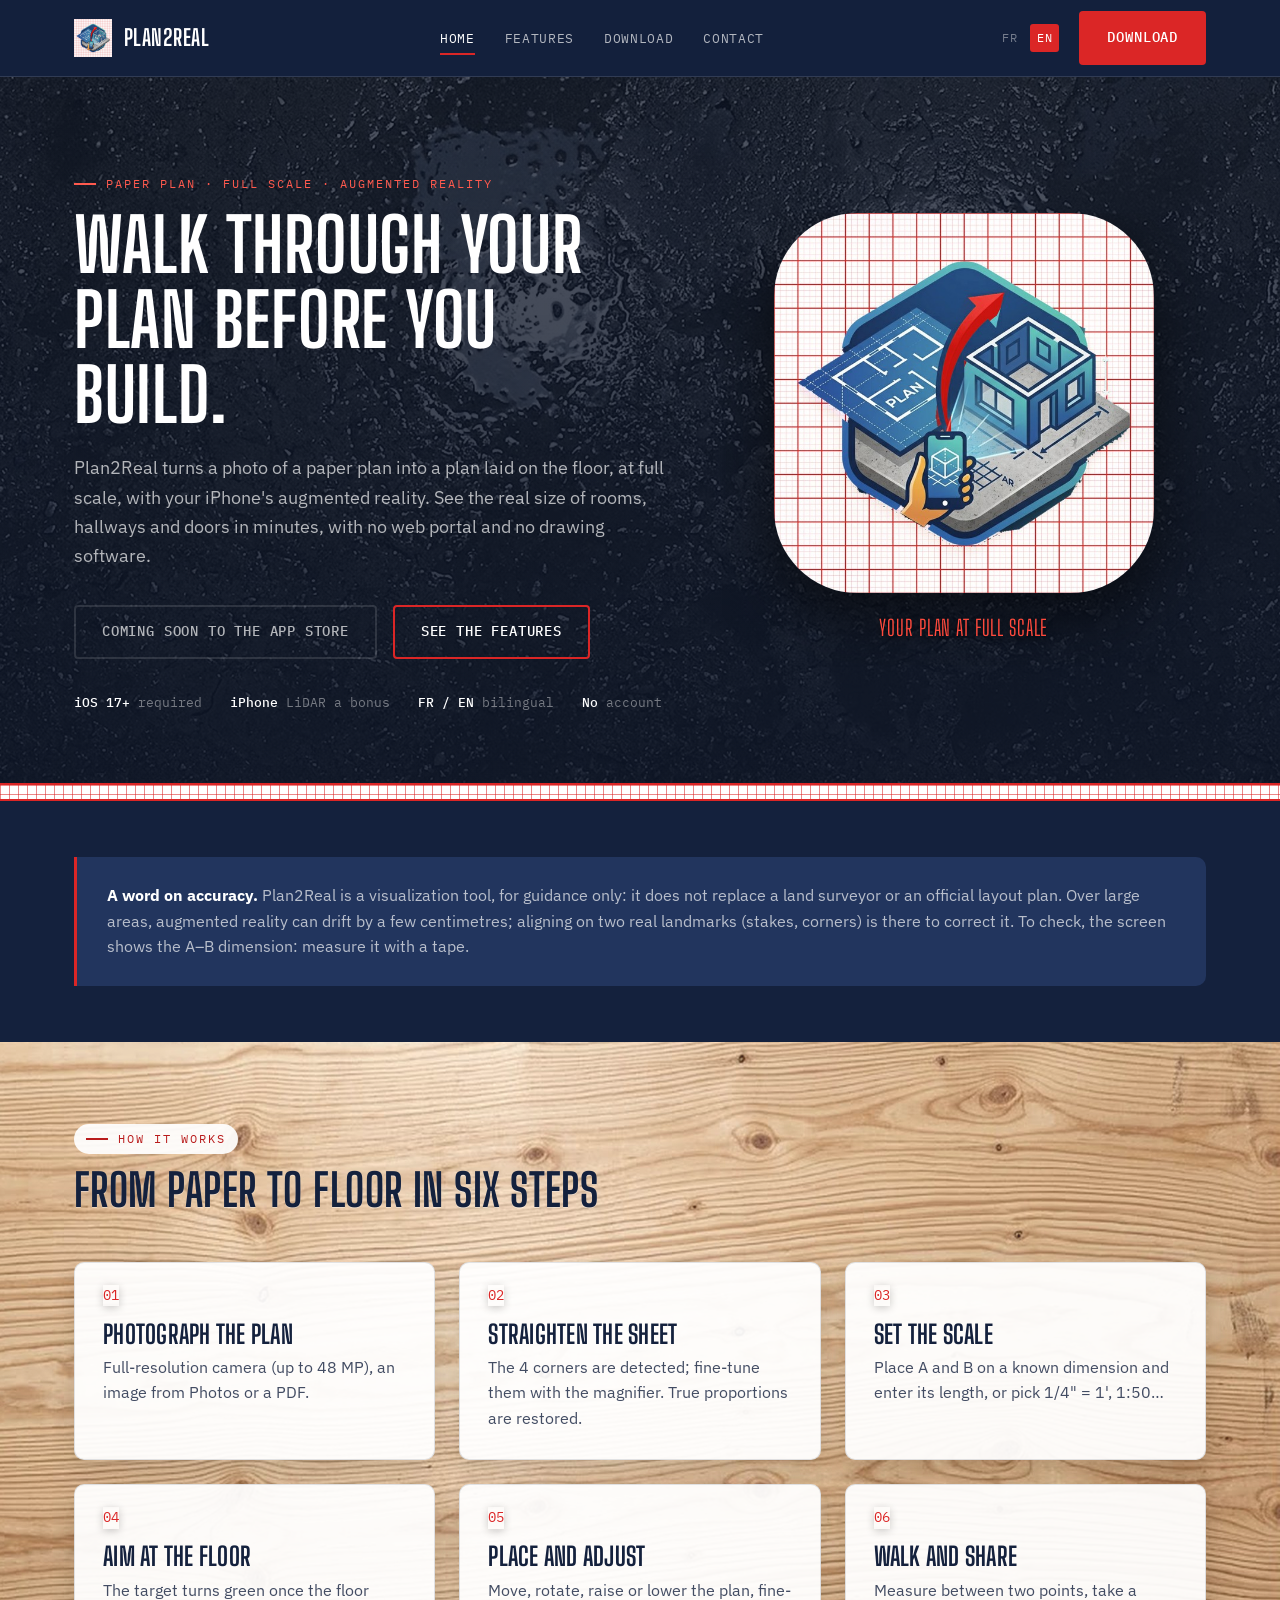
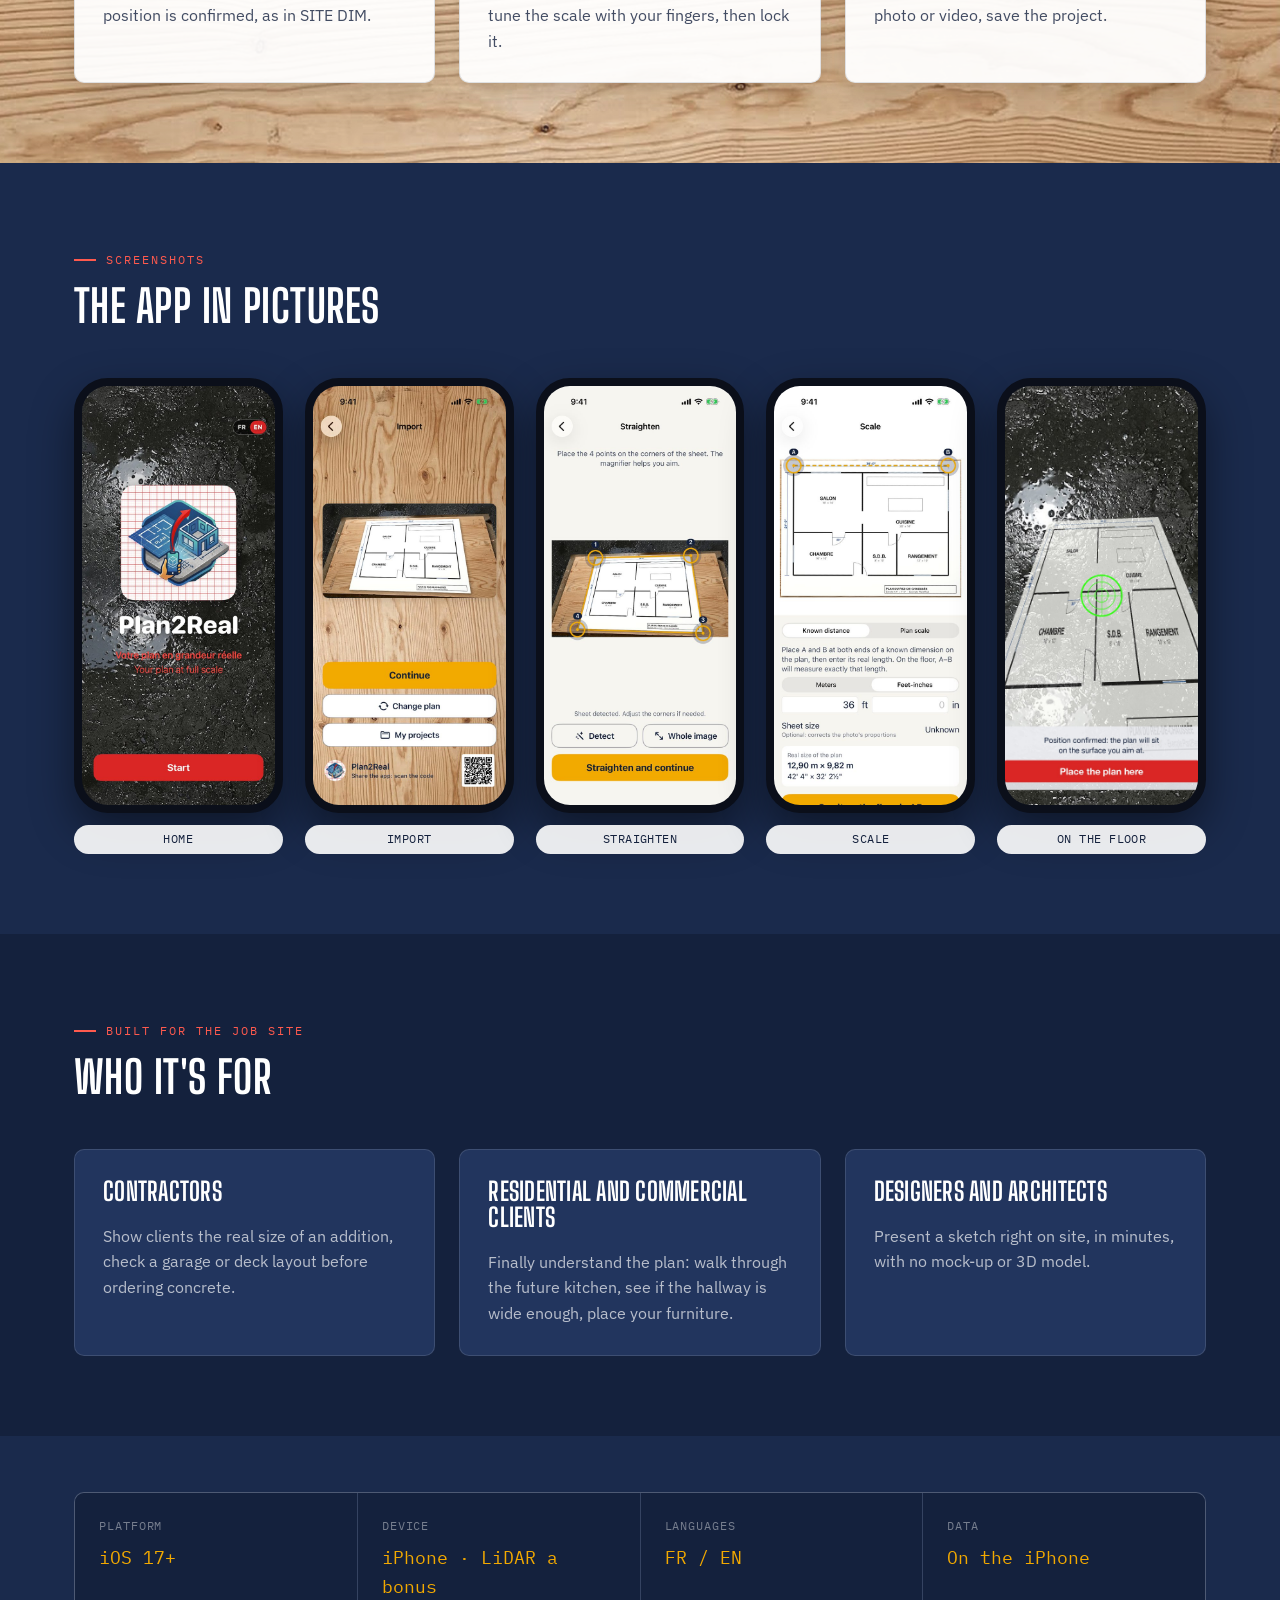
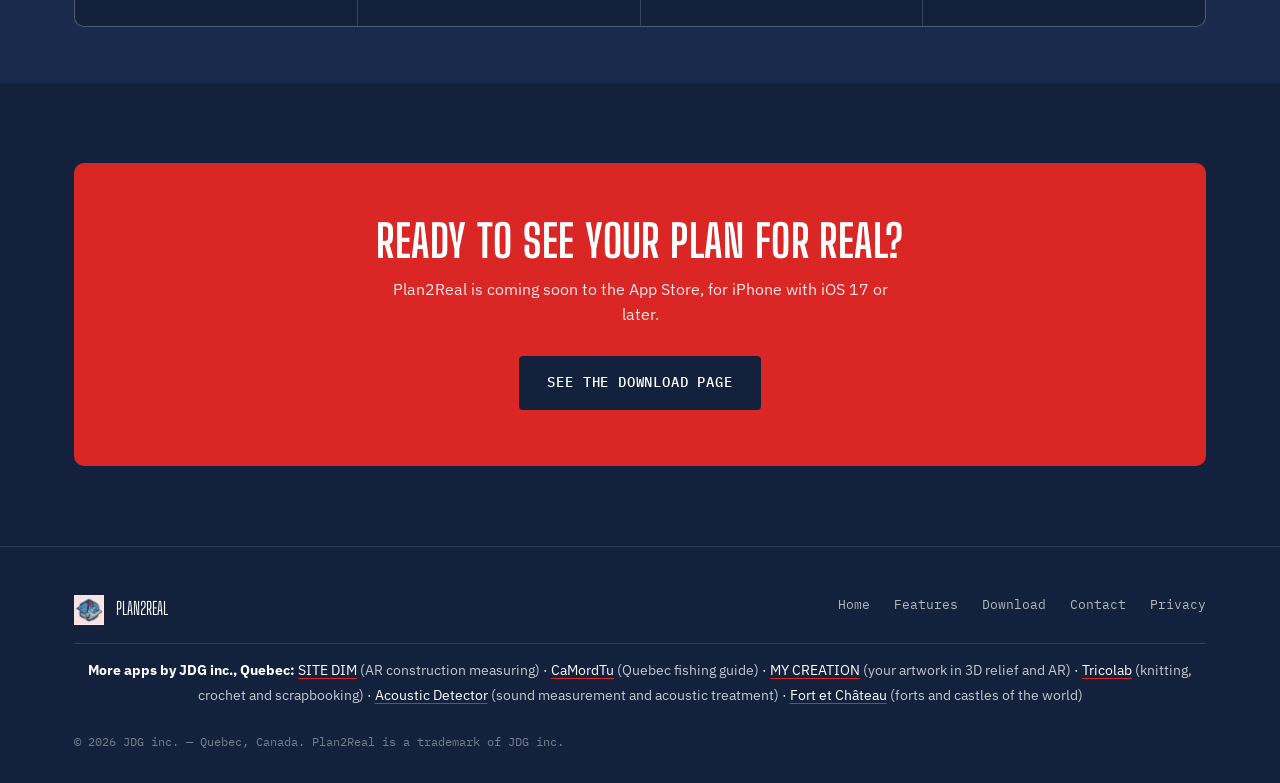
==== en/index.html @ 0b241814 "Site Plan2Real : FR/EN, modèle SITE DIM, béton et contreplaqué Accueil, fonctionnalités, téléchargem" ====
<!DOCTYPE html>
<html lang="en">
<head>
<meta charset="UTF-8">
<meta name="viewport" content="width=device-width, initial-scale=1">
<title>Plan2Real — your paper plan at full scale, on the floor, in augmented reality</title>
<meta name="description" content="Photograph a paper plan, set its scale and see it on the floor at full scale with your iPhone's augmented reality. For contractors, clients and designers.">
<link rel="canonical" href="https://plan2real.netlify.app/en/">
<link rel="alternate" hreflang="fr" href="https://plan2real.netlify.app/fr/">
<link rel="alternate" hreflang="en" href="https://plan2real.netlify.app/en/">
<link rel="alternate" hreflang="x-default" href="https://plan2real.netlify.app/fr/">
<meta property="og:type" content="website">
<meta property="og:site_name" content="Plan2Real">
<meta property="og:title" content="Plan2Real — your paper plan at full scale, on the floor, in augmented reality">
<meta property="og:description" content="Photograph a paper plan, set its scale and see it on the floor at full scale with your iPhone's augmented reality. For contractors, clients and designers.">
<meta property="og:url" content="https://plan2real.netlify.app/en/">
<meta property="og:image" content="https://plan2real.netlify.app/assets/img/og-image-en.jpg">
<meta property="og:image:width" content="1200">
<meta property="og:image:height" content="630">
<meta property="og:locale" content="en_CA">
<meta property="og:locale:alternate" content="fr_CA">
<meta name="twitter:card" content="summary_large_image">
<meta name="twitter:title" content="Plan2Real — your paper plan at full scale, on the floor, in augmented reality">
<meta name="twitter:description" content="Photograph a paper plan, set its scale and see it on the floor at full scale with your iPhone's augmented reality. For contractors, clients and designers.">
<meta name="twitter:image" content="https://plan2real.netlify.app/assets/img/og-image-en.jpg">
<meta name="theme-color" content="#14213D">
<script type="application/ld+json">
{
  "@context": "https://schema.org",
  "@type": "MobileApplication",
  "name": "Plan2Real",
  "operatingSystem": "iOS 17+",
  "applicationCategory": "BusinessApplication",
  "url": "https://plan2real.netlify.app/en/",
  "description": "Photograph a paper plan, set its scale and see it on the floor at full scale with your iPhone's augmented reality. For contractors, clients and designers.",
  "inLanguage": [
    "fr",
    "en"
  ],
  "image": "https://plan2real.netlify.app/assets/img/logo.jpg",
  "publisher": {
    "@type": "Organization",
    "name": "JDG inc.",
    "address": {
      "@type": "PostalAddress",
      "addressRegion": "Québec",
      "addressCountry": "CA"
    }
  }
}
</script>
<link rel="icon" href="../favicon.png">
<link rel="apple-touch-icon" href="../assets/apple-touch-icon.png">
<link rel="preconnect" href="https://fonts.googleapis.com">
<link rel="preconnect" href="https://fonts.gstatic.com" crossorigin>
<link href="https://fonts.googleapis.com/css2?family=Big+Shoulders+Display:wght@600;700;800&family=IBM+Plex+Sans:wght@400;500;600&family=IBM+Plex+Mono:wght@400;500&display=swap" rel="stylesheet">
<link rel="stylesheet" href="../assets/css/style.css">
</head>
<body>

<header class="site-header">
  <div class="container site-header__row">
    <a href="index.html" class="brand"><img src="../assets/img/logo-mark.png" alt="" class="brand-mark" width="38" height="38">Plan2Real</a>
    <nav class="main-nav" id="main-nav" aria-label="Menu">
      <ul class="main-nav__links"><li><a href="index.html" aria-current="page">Home</a></li><li><a href="features.html">Features</a></li><li><a href="download.html">Download</a></li><li><a href="contact.html">Contact</a></li></ul>
    </nav>
    <div class="header-actions">
      <div class="lang-switch"><a href="../fr/index.html" hreflang="fr" lang="fr">FR</a><a href="index.html" hreflang="en" lang="en" class="active">EN</a></div>
      <a href="download.html" class="btn btn--primary">Download</a>
      <button class="nav-toggle" aria-label="Menu" aria-expanded="false" aria-controls="main-nav"><span></span><span></span><span></span></button>
    </div>
  </div>
</header>

<main>
<section class="hero">
  <div class="container hero__grid">
    <div>
      <p class="eyebrow">Paper plan · full scale · augmented reality</p>
      <h1>Walk through your plan before you build.</h1>
      <p class="lead">Plan2Real turns a photo of a paper plan into a plan laid on the floor, at full scale, with your iPhone's augmented reality. See the real size of rooms, hallways and doors in minutes, with no web portal and no drawing software.</p>
      <div class="hero__actions"><span class="btn btn--soon">Coming soon to the App Store</span><a href="features.html" class="btn btn--outline">See the features</a></div>
      <div class="hero__meta"><span><strong>iOS 17+</strong> required</span><span><strong>iPhone</strong> LiDAR a bonus</span><span><strong>FR / EN</strong> bilingual</span><span><strong>No</strong> account</span></div>
    </div>
    <div class="hero__visual">
      <img class="logo" src="../assets/img/logo.jpg" alt="Plan2Real" width="640" height="640">
      <p class="hero__tagline">Your plan at full scale</p>
    </div>
  </div>
</section>

<div class="grid-band"></div>

<section class="section--tight">
  <div class="container">
    <div class="callout"><p><strong>A word on accuracy.</strong> Plan2Real is a visualization tool, for guidance only: it does not replace a land surveyor or an official layout plan. Over large areas, augmented reality can drift by a few centimetres; aligning on two real landmarks (stakes, corners) is there to correct it. To check, the screen shows the A–B dimension: measure it with a tape.</p></div>
  </div>
</section>

<section class="section--wood">
  <div class="container">
    <div class="section-head">
      <p class="eyebrow">How it works</p>
      <h2>From paper to floor in six steps</h2>
    </div>
    <div class="steps"><div class="step card"><h3>Photograph the plan</h3><p>Full-resolution camera (up to 48 MP), an image from Photos or a PDF.</p></div><div class="step card"><h3>Straighten the sheet</h3><p>The 4 corners are detected; fine-tune them with the magnifier. True proportions are restored.</p></div><div class="step card"><h3>Set the scale</h3><p>Place A and B on a known dimension and enter its length, or pick 1/4" = 1', 1:50…</p></div><div class="step card"><h3>Aim at the floor</h3><p>The target turns green once the floor position is confirmed, as in SITE DIM.</p></div><div class="step card"><h3>Place and adjust</h3><p>Move, rotate, raise or lower the plan, fine-tune the scale with your fingers, then lock it.</p></div><div class="step card"><h3>Walk and share</h3><p>Measure between two points, take a photo or video, save the project.</p></div></div>
  </div>
</section>

<section class="section--alt">
  <div class="container">
    <div class="section-head">
      <p class="eyebrow">Screenshots</p>
      <h2>The app in pictures</h2>
    </div>
    <div class="shots"><figure><div class="phone"><img src="../assets/img/en-intro.jpg" alt="Plan2Real home screen with the language choice" loading="lazy" width="600" height="1304"></div><figcaption>Home</figcaption></figure><figure><div class="phone"><img src="../assets/img/en-importer.jpg" alt="Import screen on a plywood background, with the photographed plan" loading="lazy" width="600" height="1304"></div><figcaption>Import</figcaption></figure><figure><div class="phone"><img src="../assets/img/en-redresser.jpg" alt="The four corners of the sheet detected automatically" loading="lazy" width="600" height="1304"></div><figcaption>Straighten</figcaption></figure><figure><div class="phone"><img src="../assets/img/en-echelle.jpg" alt="Landmarks A and B on the 36-foot dimension" loading="lazy" width="600" height="1304"></div><figcaption>Scale</figcaption></figure><figure><div class="phone"><img src="../assets/img/en-ausol.jpg" alt="The plan laid on the floor at full scale, in augmented reality" loading="lazy" width="600" height="1304"></div><figcaption>On the floor</figcaption></figure></div>
  </div>
</section>

<section>
  <div class="container">
    <div class="section-head">
      <p class="eyebrow">Built for the job site</p>
      <h2>Who it's for</h2>
    </div>
    <div class="grid-3"><div class="card card--feature"><h3>Contractors</h3><p>Show clients the real size of an addition, check a garage or deck layout before ordering concrete.</p></div><div class="card card--feature"><h3>Residential and commercial clients</h3><p>Finally understand the plan: walk through the future kitchen, see if the hallway is wide enough, place your furniture.</p></div><div class="card card--feature"><h3>Designers and architects</h3><p>Present a sketch right on site, in minutes, with no mock-up or 3D model.</p></div></div>
  </div>
</section>

<section class="section--alt section--tight">
  <div class="container">
    <div class="specs"><div class="specs__item"><div class="label">Platform</div><div class="value">iOS 17+</div></div><div class="specs__item"><div class="label">Device</div><div class="value">iPhone · LiDAR a bonus</div></div><div class="specs__item"><div class="label">Languages</div><div class="value">FR / EN</div></div><div class="specs__item"><div class="label">Data</div><div class="value">On the iPhone</div></div></div>
  </div>
</section>

<section>
  <div class="container">
    <div class="cta-band">
      <h2>Ready to see your plan for real?</h2>
      <p>Plan2Real is coming soon to the App Store, for iPhone with iOS 17 or later.</p>
      <a href="download.html" class="btn btn--primary">See the download page</a>
    </div>
  </div>
</section>
</main>

<footer class="site-footer">
  <div class="container">
    <div class="site-footer__row">
      <a href="index.html" class="site-footer__brand"><img src="../assets/img/logo-mark.png" alt="" class="brand-mark" width="30" height="30">Plan2Real</a>
      <nav><ul><li><a href="index.html">Home</a></li><li><a href="features.html">Features</a></li><li><a href="download.html">Download</a></li><li><a href="contact.html">Contact</a></li><li><a href="privacy.html">Privacy</a></li></ul></nav>
    </div>
    <div class="jdg-apps" style="margin-top:18px;padding-top:14px;border-top:1px solid rgba(127,127,127,.3);font-size:.88em;line-height:1.8;text-align:center"><strong>More apps by JDG inc., Quebec:</strong> <a href="https://sitedim.netlify.app/en/index.html">SITE DIM</a> <span style="opacity:.75">(AR construction measuring)</span> · <a href="https://camordtu.netlify.app/en.html">CaMordTu</a> <span style="opacity:.75">(Quebec fishing guide)</span> · <a href="https://appmycreation.com/index-en.html">MY CREATION</a> <span style="opacity:.75">(your artwork in 3D relief and AR)</span> · <a href="https://tricolab.netlify.app/en/index.html">Tricolab</a> <span style="opacity:.75">(knitting, crochet and scrapbooking)</span> · <a href="https://apps.apple.com/ca/app/id6810440422?l=en-CA">Acoustic Detector</a> <span style="opacity:.75">(sound measurement and acoustic treatment)</span> · <a href="https://apps.apple.com/ca/app/id6811432420?l=en-CA">Fort et Château</a> <span style="opacity:.75">(forts and castles of the world)</span></div>
    <div class="site-footer__meta">© 2026 JDG inc. — Quebec, Canada. Plan2Real is a trademark of JDG inc.</div>
  </div>
</footer>

<script src="../assets/js/main.js"></script>
</body>
</html>
---- assets/css/style.css ----
/* ============================================================
   Plan2Real — Design system (même gabarit que le site SITE DIM)
   Marine #14213D / Rouge #DB2626 (flèche du logo) / Ambre #F2A900 / Blanc
   Fonds : béton mouillé (en-tête) et contreplaqué (sections claires)
   Big Shoulders Display (titres) — IBM Plex Sans (texte) — IBM Plex Mono (données)
   ============================================================ */

:root {
  --navy: #14213D;
  --navy-700: #1A2A4C;
  --navy-600: #22355E;
  --navy-500: #2C4373;
  --orange: #DB2626;
  --orange-dark: #B91C1C;
  --amber: #F2A900;
  --white: #FFFFFF;
  --ink-muted: rgba(255, 255, 255, 0.68);
  --ink-faint: rgba(255, 255, 255, 0.42);
  --line: rgba(255, 255, 255, 0.12);

  --font-display: "Big Shoulders Display", "Arial Narrow", sans-serif;
  --font-body: "IBM Plex Sans", -apple-system, BlinkMacSystemFont, sans-serif;
  --font-mono: "IBM Plex Mono", ui-monospace, SFMono-Regular, monospace;

  --container: 1180px;
  --radius: 10px;
}

* { box-sizing: border-box; }
html { scroll-behavior: smooth; }

body {
  margin: 0;
  background: var(--navy);
  color: var(--white);
  font-family: var(--font-body);
  font-size: 16px;
  line-height: 1.6;
  -webkit-font-smoothing: antialiased;
}

img, svg { max-width: 100%; display: block; }

a { color: inherit; text-decoration: none; }

.container {
  width: 100%;
  max-width: var(--container);
  margin: 0 auto;
  padding: 0 24px;
}

h1, h2, h3, h4 {
  font-family: var(--font-display);
  font-weight: 700;
  text-transform: uppercase;
  letter-spacing: 0.01em;
  line-height: 1.02;
  margin: 0 0 0.4em;
}

h1 { font-size: clamp(2.6rem, 6vw, 4.6rem); }
h2 { font-size: clamp(1.9rem, 4vw, 2.8rem); }
h3 { font-size: clamp(1.3rem, 2.4vw, 1.6rem); }

p { margin: 0 0 1em; color: var(--ink-muted); }

.eyebrow {
  font-family: var(--font-mono);
  font-size: 0.78rem;
  letter-spacing: 0.16em;
  text-transform: uppercase;
  color: var(--orange);
  display: inline-flex;
  align-items: center;
  gap: 10px;
  margin-bottom: 14px;
}
.eyebrow::before {
  content: "";
  width: 22px;
  height: 2px;
  background: var(--orange);
}

.lead {
  font-size: 1.15rem;
  color: var(--ink-muted);
  max-width: 640px;
}

/* ---------- Ruler motif ---------- */
.ruler {
  height: 14px;
  border-top: 2px solid var(--orange);
  border-bottom: 2px solid var(--orange);
  background: repeating-linear-gradient(
    45deg,
    var(--white) 0 6px,
    var(--white) 6px 7px,
    var(--orange) 7px 15px,
    var(--orange) 15px 16px
  );
  background-color: var(--white);
}
.ruler--thin { height: 8px; border-width: 1px; }

/* ---------- Buttons ---------- */
.btn {
  display: inline-flex;
  align-items: center;
  justify-content: center;
  gap: 10px;
  font-family: var(--font-mono);
  font-size: 0.85rem;
  font-weight: 500;
  letter-spacing: 0.06em;
  text-transform: uppercase;
  padding: 14px 26px;
  border-radius: 4px;
  border: 2px solid transparent;
  cursor: pointer;
  transition: transform 0.15s ease, background 0.15s ease, border-color 0.15s ease, color 0.15s ease;
  white-space: nowrap;
}
.btn:hover { transform: translateY(-2px); }

.btn--primary {
  background: var(--orange);
  color: var(--white);
}
.btn--primary:hover { background: #EF3B3B; }

.btn--outline {
  border-color: var(--orange);
  color: var(--white);
  background: transparent;
}
.btn--outline:hover { border-color: var(--white); }

.btn--ghost {
  color: var(--ink-muted);
  padding: 10px 0;
}
.btn--ghost:hover { color: var(--white); transform: none; }

/* ---------- Header ---------- */
.site-header {
  position: sticky;
  top: 0;
  z-index: 100;
  background: rgba(20, 33, 61, 0.96);
  border-bottom: 1px solid var(--line);
}
.site-header__row {
  display: flex;
  align-items: center;
  justify-content: space-between;
  height: 76px;
  gap: 24px;
}

.brand {
  display: flex;
  align-items: center;
  gap: 12px;
  font-family: var(--font-display);
  font-size: 1.4rem;
  font-weight: 700;
  letter-spacing: 0.02em;
  text-transform: uppercase;
}
.brand-mark {
  width: 38px;
  height: 38px;
  flex-shrink: 0;
}

.main-nav {
  display: flex;
  align-items: center;
  gap: 34px;
}
.main-nav__links {
  display: flex;
  gap: 30px;
  list-style: none;
  margin: 0;
  padding: 0;
  font-family: var(--font-mono);
  font-size: 0.82rem;
  letter-spacing: 0.05em;
  text-transform: uppercase;
}
.main-nav__links a {
  color: var(--ink-muted);
  position: relative;
  padding: 6px 0;
}
.main-nav__links a:hover,
.main-nav__links a[aria-current="page"] { color: var(--white); }
.main-nav__links a[aria-current="page"]::after {
  content: "";
  position: absolute;
  left: 0; right: 0; bottom: -2px;
  height: 2px;
  background: var(--orange);
}

.lang-switch {
  display: flex;
  align-items: center;
  gap: 6px;
  font-family: var(--font-mono);
  font-size: 0.78rem;
  letter-spacing: 0.05em;
}
.lang-switch a {
  padding: 4px 7px;
  color: var(--ink-faint);
  border-radius: 3px;
}
.lang-switch a.active { color: var(--white); background: var(--orange); }
.lang-switch a:not(.active):hover { color: var(--white); }

.nav-toggle {
  display: none;
  flex-direction: column;
  gap: 5px;
  background: none;
  border: none;
  cursor: pointer;
  padding: 8px;
}
.nav-toggle span {
  width: 24px;
  height: 2px;
  background: var(--white);
}

.header-actions {
  display: flex;
  align-items: center;
  gap: 20px;
}

/* ---------- Hero ---------- */
.hero {
  padding: 90px 0 70px;
  position: relative;
  overflow: hidden;
}
.hero__grid {
  display: grid;
  grid-template-columns: 1.1fr 0.9fr;
  gap: 56px;
  align-items: center;
}
.hero h1 { margin-bottom: 20px; }
.hero .lead { margin-bottom: 34px; }
.hero__actions {
  display: flex;
  flex-wrap: wrap;
  gap: 16px;
  align-items: center;
  margin-bottom: 34px;
}
.hero__meta {
  display: flex;
  gap: 28px;
  flex-wrap: wrap;
  font-family: var(--font-mono);
  font-size: 0.8rem;
  color: var(--ink-faint);
}
.hero__meta strong { color: var(--white); font-weight: 500; }

.hero__visual {
  position: relative;
  aspect-ratio: 4 / 5;
  border-radius: var(--radius);
  background: linear-gradient(160deg, var(--navy-600), var(--navy-700));
  border: 1px solid var(--line);
  overflow: hidden;
  display: flex;
  align-items: center;
  justify-content: center;
}
.hero__visual .plan {
  width: 78%;
}

/* ---------- Sections ---------- */
section { padding: 80px 0; }
.section--tight { padding: 56px 0; }
.section--alt { background: var(--navy-700); }
.section-head {
  max-width: 700px;
  margin-bottom: 48px;
}

/* ---------- Cards / Grid ---------- */
.grid-3 {
  display: grid;
  grid-template-columns: repeat(3, 1fr);
  gap: 24px;
}
.grid-2 {
  display: grid;
  grid-template-columns: repeat(2, 1fr);
  gap: 24px;
}

.card {
  background: var(--navy-600);
  border: 1px solid var(--line);
  border-radius: var(--radius);
  padding: 28px;
}
.card--feature {
  display: flex;
  flex-direction: column;
  gap: 14px;
}
.card__icon {
  width: 42px;
  height: 42px;
  color: var(--orange);
}
.card h3 { margin-bottom: 6px; }
.card p { margin: 0; }

/* ---------- Theme tabs (21 avantages) ---------- */
.theme-tabs {
  display: flex;
  flex-wrap: wrap;
  gap: 10px;
  margin-bottom: 32px;
}
.theme-tab {
  font-family: var(--font-mono);
  font-size: 0.78rem;
  letter-spacing: 0.05em;
  text-transform: uppercase;
  padding: 10px 16px;
  border: 1px solid var(--line);
  border-radius: 999px;
  background: transparent;
  color: var(--ink-muted);
  cursor: pointer;
  transition: all 0.15s ease;
}
.theme-tab:hover { border-color: var(--orange); color: var(--white); }
.theme-tab.active {
  background: var(--orange);
  border-color: var(--orange);
  color: var(--navy);
}

.theme-panel { display: none; }
.theme-panel.active { display: block; animation: fade-in 0.25s ease; }
@keyframes fade-in { from { opacity: 0; transform: translateY(6px); } to { opacity: 1; transform: translateY(0); } }

.advantage-list {
  list-style: none;
  margin: 0;
  padding: 0;
  display: grid;
  grid-template-columns: repeat(2, 1fr);
  gap: 20px 32px;
}
.advantage-list li {
  display: flex;
  gap: 14px;
  align-items: flex-start;
  border-top: 1px solid var(--line);
  padding-top: 16px;
}
.advantage-list .num {
  font-family: var(--font-mono);
  color: var(--orange);
  font-size: 0.85rem;
  flex-shrink: 0;
  padding-top: 2px;
}
.advantage-list strong { display: block; color: var(--white); margin-bottom: 4px; }
.advantage-list p { margin: 0; font-size: 0.94rem; }

/* ---------- What's new ---------- */
.card--new {
  border-color: var(--orange);
  background: linear-gradient(160deg, var(--navy-600), var(--navy-700));
}
.badge-new {
  display: inline-flex;
  align-items: center;
  gap: 8px;
  font-family: var(--font-mono);
  font-size: 0.72rem;
  font-weight: 500;
  letter-spacing: 0.08em;
  text-transform: uppercase;
  background: var(--orange);
  color: var(--navy);
  padding: 6px 14px;
  border-radius: 999px;
}
.card__badge {
  display: inline-block;
  font-family: var(--font-mono);
  font-size: 0.65rem;
  letter-spacing: 0.07em;
  text-transform: uppercase;
  color: var(--orange);
  background: rgba(219, 38, 38, 0.14);
  border: 1px solid var(--orange);
  padding: 3px 9px;
  border-radius: 999px;
  margin-bottom: 10px;
}
.changelog-list {
  list-style: none;
  margin: 18px 0 0;
  padding: 18px 0 0;
  border-top: 1px solid var(--line);
  display: flex;
  flex-direction: column;
  gap: 10px;
}
.changelog-list li {
  padding-left: 20px;
  position: relative;
  color: var(--ink-muted);
  font-size: 0.94rem;
}
.changelog-list li::before {
  content: "\2014";
  position: absolute;
  left: 0;
  color: var(--orange);
}

/* ---------- Callout / positioning note ---------- */
.callout {
  border-left: 3px solid var(--orange);
  background: var(--navy-600);
  border-radius: 0 var(--radius) var(--radius) 0;
  padding: 26px 30px;
}
.callout p:last-child { margin: 0; }
.callout strong { color: var(--white); }

/* ---------- Stats / specs strip ---------- */
.specs {
  display: grid;
  grid-template-columns: repeat(4, 1fr);
  gap: 1px;
  background: var(--line);
  border: 1px solid var(--line);
  border-radius: var(--radius);
  overflow: hidden;
}
.specs__item {
  background: var(--navy);
  padding: 24px;
}
.specs__item .label {
  font-family: var(--font-mono);
  font-size: 0.72rem;
  letter-spacing: 0.08em;
  text-transform: uppercase;
  color: var(--ink-faint);
  margin-bottom: 8px;
}
.specs__item .value {
  font-family: var(--font-mono);
  font-size: 1.15rem;
  color: var(--orange);
}

/* ---------- Steps ---------- */
.steps {
  display: grid;
  grid-template-columns: repeat(3, 1fr);
  gap: 24px;
  counter-reset: step;
}
.step {
  position: relative;
  padding-top: 46px;
}
.step::before {
  counter-increment: step;
  content: "0" counter(step);
  font-family: var(--font-mono);
  font-size: 0.85rem;
  color: var(--orange);
  position: absolute;
  top: 0; left: 0;
}
.step h3 { margin-bottom: 8px; }

/* ---------- CTA band ---------- */
.cta-band {
  background: var(--orange);
  color: var(--navy);
  border-radius: var(--radius);
  padding: 56px;
  text-align: center;
}
.cta-band h2 { color: var(--navy); margin-bottom: 12px; }
.cta-band p { color: rgba(20,33,61,0.78); max-width: 520px; margin: 0 auto 28px; }
.cta-band .btn--outline { border-color: var(--navy); color: var(--navy); }
.cta-band .btn--outline:hover { background: var(--navy); color: var(--white); }
.cta-band .btn--primary { background: var(--navy); color: var(--white); }
.cta-band .btn--primary:hover { background: #0c1528; }

/* ---------- App Store badge / pending ---------- */
.store-badge {
  display: inline-flex;
  align-items: center;
  gap: 12px;
  border: 1px solid var(--line);
  border-radius: 6px;
  padding: 12px 20px;
  font-family: var(--font-mono);
  font-size: 0.82rem;
  color: var(--ink-muted);
}
.store-badge .dot {
  width: 8px; height: 8px; border-radius: 50%;
  background: var(--orange);
  animation: pulse 1.6s infinite ease-in-out;
}
@keyframes pulse { 0%,100% { opacity: 1; } 50% { opacity: 0.35; } }

/* ---------- Contact ---------- */
.contact-grid {
  display: grid;
  grid-template-columns: 1fr 1fr;
  gap: 40px;
}
.contact-block h3 { margin-bottom: 10px; }
.contact-block .value {
  font-family: var(--font-mono);
  color: var(--orange);
  font-size: 1.05rem;
}

/* ---------- Footer ---------- */
.site-footer {
  border-top: 1px solid var(--line);
  padding: 48px 0 32px;
}
.site-footer__row {
  display: flex;
  justify-content: space-between;
  align-items: flex-start;
  flex-wrap: wrap;
  gap: 32px;
}
.site-footer__brand {
  display: flex;
  align-items: center;
  gap: 12px;
  font-family: var(--font-display);
  text-transform: uppercase;
  font-size: 1.1rem;
}
.site-footer__brand .brand-mark { width: 30px; height: 30px; }
.site-footer nav ul {
  list-style: none;
  margin: 0;
  padding: 0;
  display: flex;
  gap: 24px;
  font-family: var(--font-mono);
  font-size: 0.8rem;
  color: var(--ink-muted);
}
.site-footer nav a:hover { color: var(--white); }
.site-footer__meta {
  font-family: var(--font-mono);
  font-size: 0.75rem;
  color: var(--ink-faint);
  margin-top: 24px;
}

/* ---------- Responsive ---------- */
@media (max-width: 900px) {
  .hero__grid { grid-template-columns: 1fr; }
  .hero__visual { order: -1; max-width: 380px; margin: 0 auto; }
  .grid-3 { grid-template-columns: 1fr 1fr; }
  .specs { grid-template-columns: repeat(2, 1fr); }
  .steps { grid-template-columns: 1fr; }
  .contact-grid { grid-template-columns: 1fr; }
  .advantage-list { grid-template-columns: 1fr; }
}

@media (max-width: 720px) {
  .main-nav { position: fixed; inset: 76px 0 0 0; background: var(--navy); flex-direction: column; align-items: flex-start; padding: 32px 24px; gap: 28px; transform: translateX(100%); transition: transform 0.25s ease; overflow-y: auto; }
  .main-nav.open { transform: translateX(0); }
  .main-nav__links { flex-direction: column; gap: 20px; font-size: 1rem; }
  .nav-toggle { display: flex; }
  .header-actions .btn--primary { display: none; }
  .grid-3, .grid-2 { grid-template-columns: 1fr; }
  .site-footer__row { flex-direction: column; }
}

@media (max-width: 480px) {
  .cta-band { padding: 36px 22px; }
}


/* ============================================================
   Ajouts Plan2Real
   ============================================================ */

/* En-tête de page sur le béton mouillé de l'app */
.hero {
  background:
    linear-gradient(180deg, rgba(14, 22, 40, 0.72), rgba(14, 22, 40, 0.88)),
    url("../img/fond-beton.jpg") center / cover no-repeat;
}
.page-hero {
  padding: 72px 0 56px;
  background:
    linear-gradient(180deg, rgba(14, 22, 40, 0.74), rgba(14, 22, 40, 0.9)),
    url("../img/fond-beton.jpg") center / cover no-repeat;
}
.page-hero .lead { margin: 0; }

/* Bande « papier quadrillé » rouge, comme le logo (remplace la règle de SITE DIM) */
.grid-band {
  height: 18px;
  background-color: #fff;
  background-image:
    linear-gradient(rgba(219, 38, 38, 0.55) 1px, transparent 1px),
    linear-gradient(90deg, rgba(219, 38, 38, 0.55) 1px, transparent 1px);
  background-size: 9px 9px;
  border-top: 2px solid var(--orange);
  border-bottom: 2px solid var(--orange);
}

/* Section sur le contreplaqué de l'app : cartes blanches, texte marine */
.section--wood {
  background:
    linear-gradient(rgba(255, 248, 238, 0.12), rgba(255, 248, 238, 0.12)),
    url("../img/fond-bois.jpg") center / cover no-repeat;
  color: var(--navy);
}
.section--wood .section-head h2,
.section--wood .section-head .eyebrow { text-shadow: 0 1px 0 rgba(255, 255, 255, 0.4); }
.section--wood .section-head h2 { color: var(--navy); }
.section--wood .card {
  background: rgba(255, 255, 255, 0.94);
  border-color: rgba(20, 33, 61, 0.12);
  box-shadow: 0 8px 24px rgba(40, 25, 10, 0.18);
}
.section--wood .card h3 { color: var(--navy); }
.section--wood .card p,
.section--wood .card li { color: rgba(20, 33, 61, 0.78); }
.section--wood .step::before { box-shadow: 0 2px 8px rgba(0, 0, 0, 0.2); }
.section--wood .step h3 { color: var(--navy); }
.section--wood .step p { color: rgba(20, 33, 61, 0.8); }

/* Visuel de l'en-tête : le logo sur sa carte */
.hero__visual {
  background: transparent;
  border: none;
  aspect-ratio: auto;
  flex-direction: column;
  gap: 18px;
}
.hero__visual .logo {
  width: min(380px, 100%);
  border-radius: 22%;
  box-shadow: 0 24px 60px rgba(0, 0, 0, 0.55);
}
.hero__tagline {
  font-family: var(--font-display);
  text-transform: uppercase;
  color: #FF4A3D;
  font-size: 1.35rem;
  letter-spacing: 0.04em;
  text-align: center;
  text-shadow: 0 2px 6px rgba(0, 0, 0, 0.8);
}

/* Captures d'écran de l'app (cadre de téléphone) */
.phone {
  margin: 0;
  border-radius: 34px;
  border: 8px solid #0b0f1a;
  background: #0b0f1a;
  overflow: hidden;
  box-shadow: 0 18px 44px rgba(0, 0, 0, 0.45);
}
.phone img { width: 100%; height: auto; }
.shots {
  display: grid;
  grid-template-columns: repeat(5, 1fr);
  gap: 22px;
  align-items: start;
}
.shots figure { margin: 0; }
.shots figcaption {
  font-family: var(--font-mono);
  font-size: 0.74rem;
  letter-spacing: 0.04em;
  text-transform: uppercase;
  text-align: center;
  margin-top: 12px;
  color: var(--navy);
  background: rgba(255, 255, 255, 0.9);
  border-radius: 999px;
  padding: 5px 10px;
}

/* Étapes numérotées (parcours) */
.steps { counter-reset: step; }

/* Bloc image + texte (fonctionnalités) */
.feature-row {
  display: grid;
  grid-template-columns: 0.8fr 1.2fr;
  gap: 48px;
  align-items: center;
  margin-bottom: 64px;
}
.feature-row:last-child { margin-bottom: 0; }
.feature-row--flip { grid-template-columns: 1.2fr 0.8fr; }
.feature-row--flip .feature-row__media { order: 2; }
.feature-row__media .phone { max-width: 300px; margin: 0 auto; }
.feature-row__media img.wide {
  width: 100%;
  border-radius: var(--radius);
  box-shadow: 0 18px 44px rgba(0, 0, 0, 0.45);
}
.feature-list {
  list-style: none;
  margin: 18px 0 0;
  padding: 0;
}
.feature-list li {
  position: relative;
  padding: 8px 0 8px 28px;
  border-top: 1px solid var(--line);
  color: var(--ink-muted);
}
.feature-list li::before {
  content: "";
  position: absolute;
  left: 0;
  top: 15px;
  width: 12px;
  height: 12px;
  border: 2px solid var(--orange);
  border-radius: 2px;
}
.section--wood .feature-list li { color: rgba(20, 33, 61, 0.82); border-top-color: rgba(20, 33, 61, 0.15); }

/* Boutons ronds de l'écran au sol, reproduits en légende */
.rail-legend {
  list-style: none;
  margin: 18px 0 0;
  padding: 0;
  display: grid;
  grid-template-columns: repeat(2, 1fr);
  gap: 10px 22px;
}
.rail-legend li {
  display: flex;
  align-items: center;
  gap: 12px;
  color: var(--ink-muted);
  font-size: 0.95rem;
}
.rail-legend .dot {
  flex-shrink: 0;
  width: 34px;
  height: 34px;
  border-radius: 50%;
  background: rgba(0, 0, 0, 0.55);
  border: 1px solid rgba(255, 255, 255, 0.3);
  display: inline-flex;
  align-items: center;
  justify-content: center;
  color: #fff;
  font-size: 0.95rem;
}
.rail-legend .dot--on { background: var(--orange); border-color: rgba(255, 255, 255, 0.9); }
.target-legend {
  display: inline-flex;
  align-items: center;
  gap: 10px;
  font-family: var(--font-mono);
  font-size: 0.8rem;
  color: #33FF14;
}

/* Bouton App Store « bientôt » */
.btn--soon {
  border-color: var(--line);
  color: var(--ink-muted);
  cursor: default;
}
.btn--soon:hover { transform: none; }

/* Pages de texte (confidentialité, contact) */
.prose { max-width: 760px; }
.prose h2 { font-size: clamp(1.3rem, 2.4vw, 1.6rem); margin-top: 36px; }
.prose p { color: var(--ink-muted); }
.prose a { color: var(--white); text-decoration: underline; text-decoration-color: var(--orange); text-underline-offset: 3px; }
.note {
  border-left: 3px solid var(--orange);
  background: var(--navy-600);
  padding: 16px 20px;
  border-radius: 0 var(--radius) var(--radius) 0;
  color: var(--white);
  margin: 0 0 24px;
}
.faq { max-width: 860px; }
.faq details {
  border-top: 1px solid var(--line);
  padding: 16px 0;
}
.faq summary {
  cursor: pointer;
  font-weight: 600;
  color: var(--white);
  list-style: none;
}
.faq summary::-webkit-details-marker { display: none; }
.faq summary::after { content: "+"; float: right; color: var(--orange); font-family: var(--font-mono); }
.faq details[open] summary::after { content: "−"; }
.faq details p { margin: 10px 0 0; }
.faq a { color: var(--white); text-decoration: underline; text-decoration-color: var(--orange); }

.qr-card {
  display: flex;
  gap: 22px;
  align-items: center;
}
.qr-card img {
  width: 132px;
  height: 132px;
  background: #fff;
  padding: 8px;
  border-radius: 8px;
}

.jdg-apps a { text-decoration: underline; text-decoration-color: var(--orange); text-underline-offset: 3px; }

@media (max-width: 1100px) {
  .shots { grid-template-columns: repeat(3, 1fr); }
}
@media (max-width: 900px) {
  .feature-row, .feature-row--flip { grid-template-columns: 1fr; gap: 28px; }
  .feature-row--flip .feature-row__media { order: 0; }
  .rail-legend { grid-template-columns: 1fr; }
}
@media (max-width: 720px) {
  .shots { grid-template-columns: repeat(2, 1fr); gap: 16px; }
  .qr-card { flex-direction: column; align-items: flex-start; }
}

/* Bande d'appel : rouge, texte blanc */
.cta-band { color: var(--white); }
.cta-band h2 { color: var(--white); }
.cta-band p { color: rgba(255, 255, 255, 0.88); }
.cta-band .btn--primary { background: var(--navy); color: var(--white); }
/* Valeurs des caractéristiques en ambre (plus lisible que le rouge sur marine) */
.specs__item .value { color: var(--amber); }
.eyebrow { color: #FF5A4E; }
.eyebrow::before { background: #FF5A4E; }
.section--wood .eyebrow { color: var(--orange-dark); }
.section--wood .eyebrow::before { background: var(--orange-dark); }
.step.card { padding-top: 58px; }
.step.card::before { top: 22px; left: 28px; }
/* Les attributs width/height servent à réserver la place; la hauteur suit la largeur. */
img { height: auto; }
.qr-card img { height: 132px; }
.brand-mark { height: 38px; }
.site-footer__brand .brand-mark { height: 30px; }
/* Toutes les captures au même format de téléphone */
.phone img { aspect-ratio: 600 / 1304; object-fit: cover; }
/* Petit titre lisible sur le contreplaqué */
.section--wood .eyebrow {
  background: rgba(255, 255, 255, 0.92);
  padding: 5px 12px;
  border-radius: 999px;
}
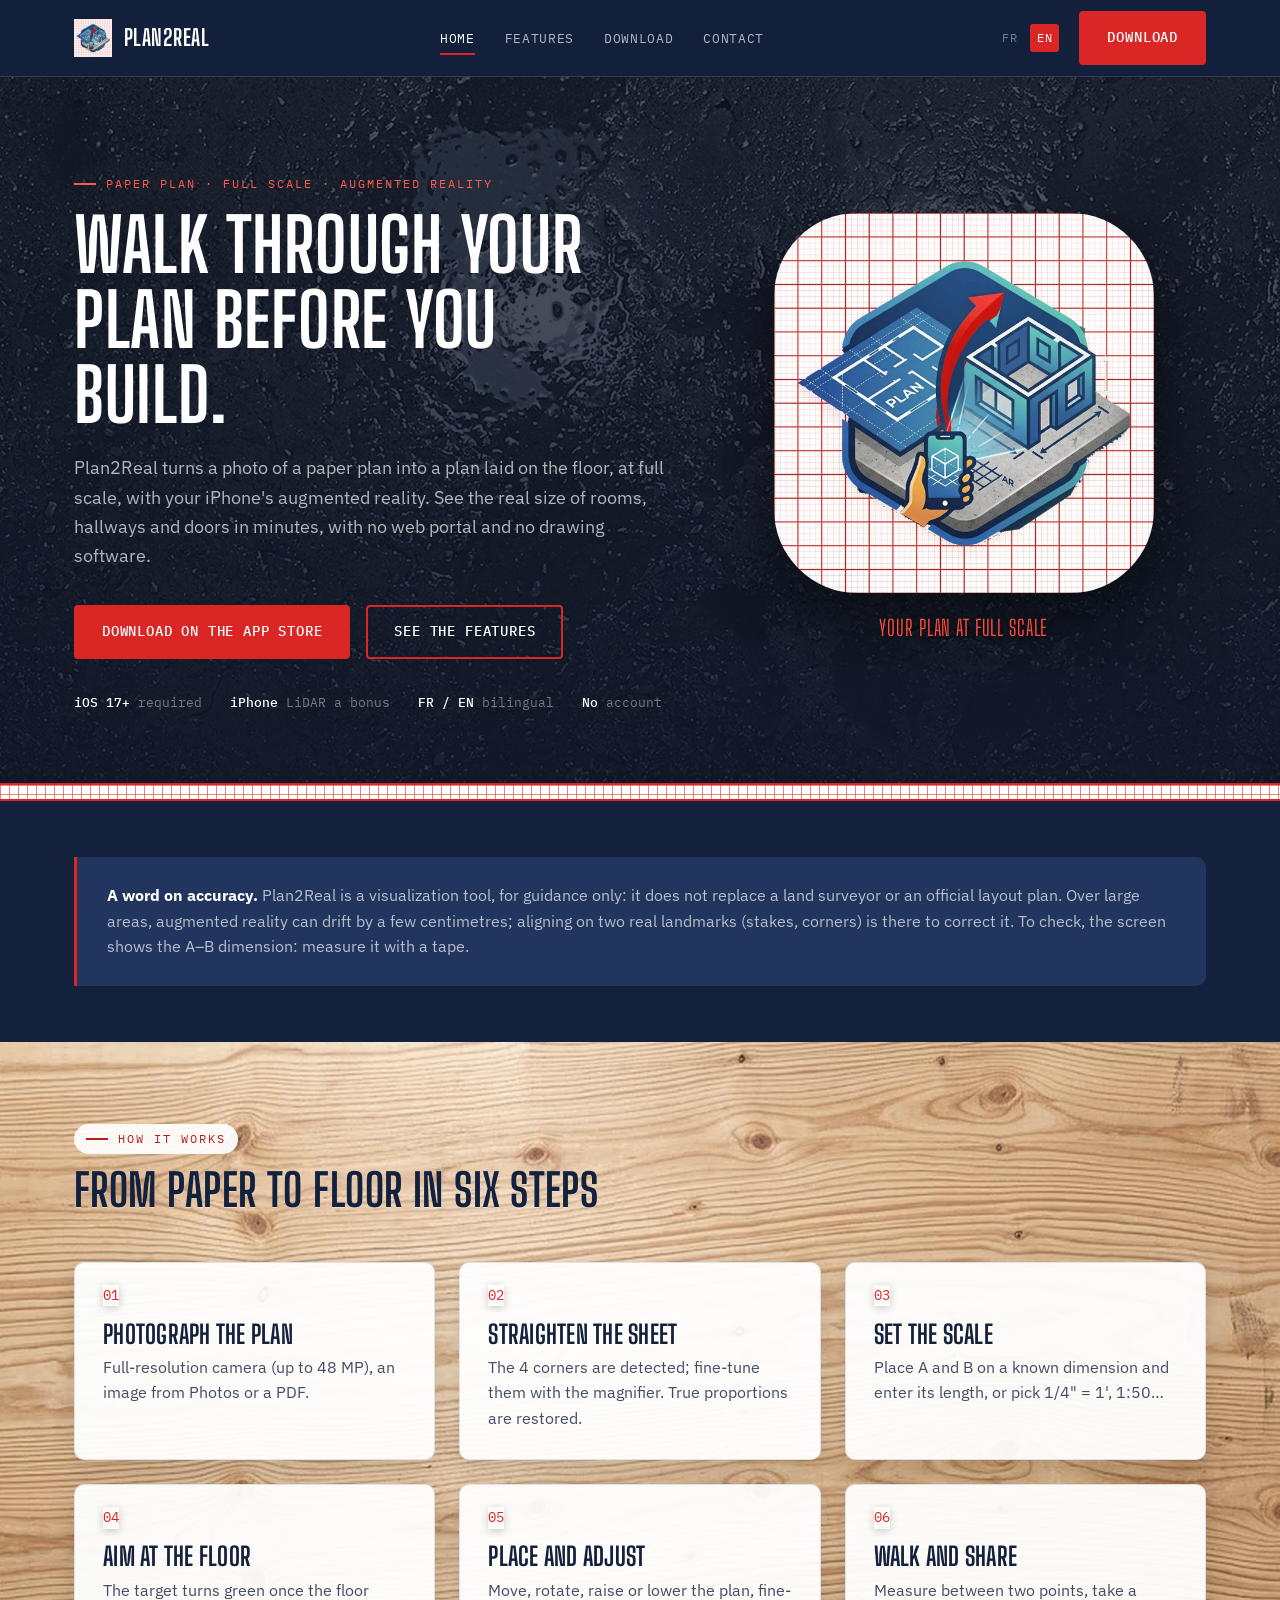
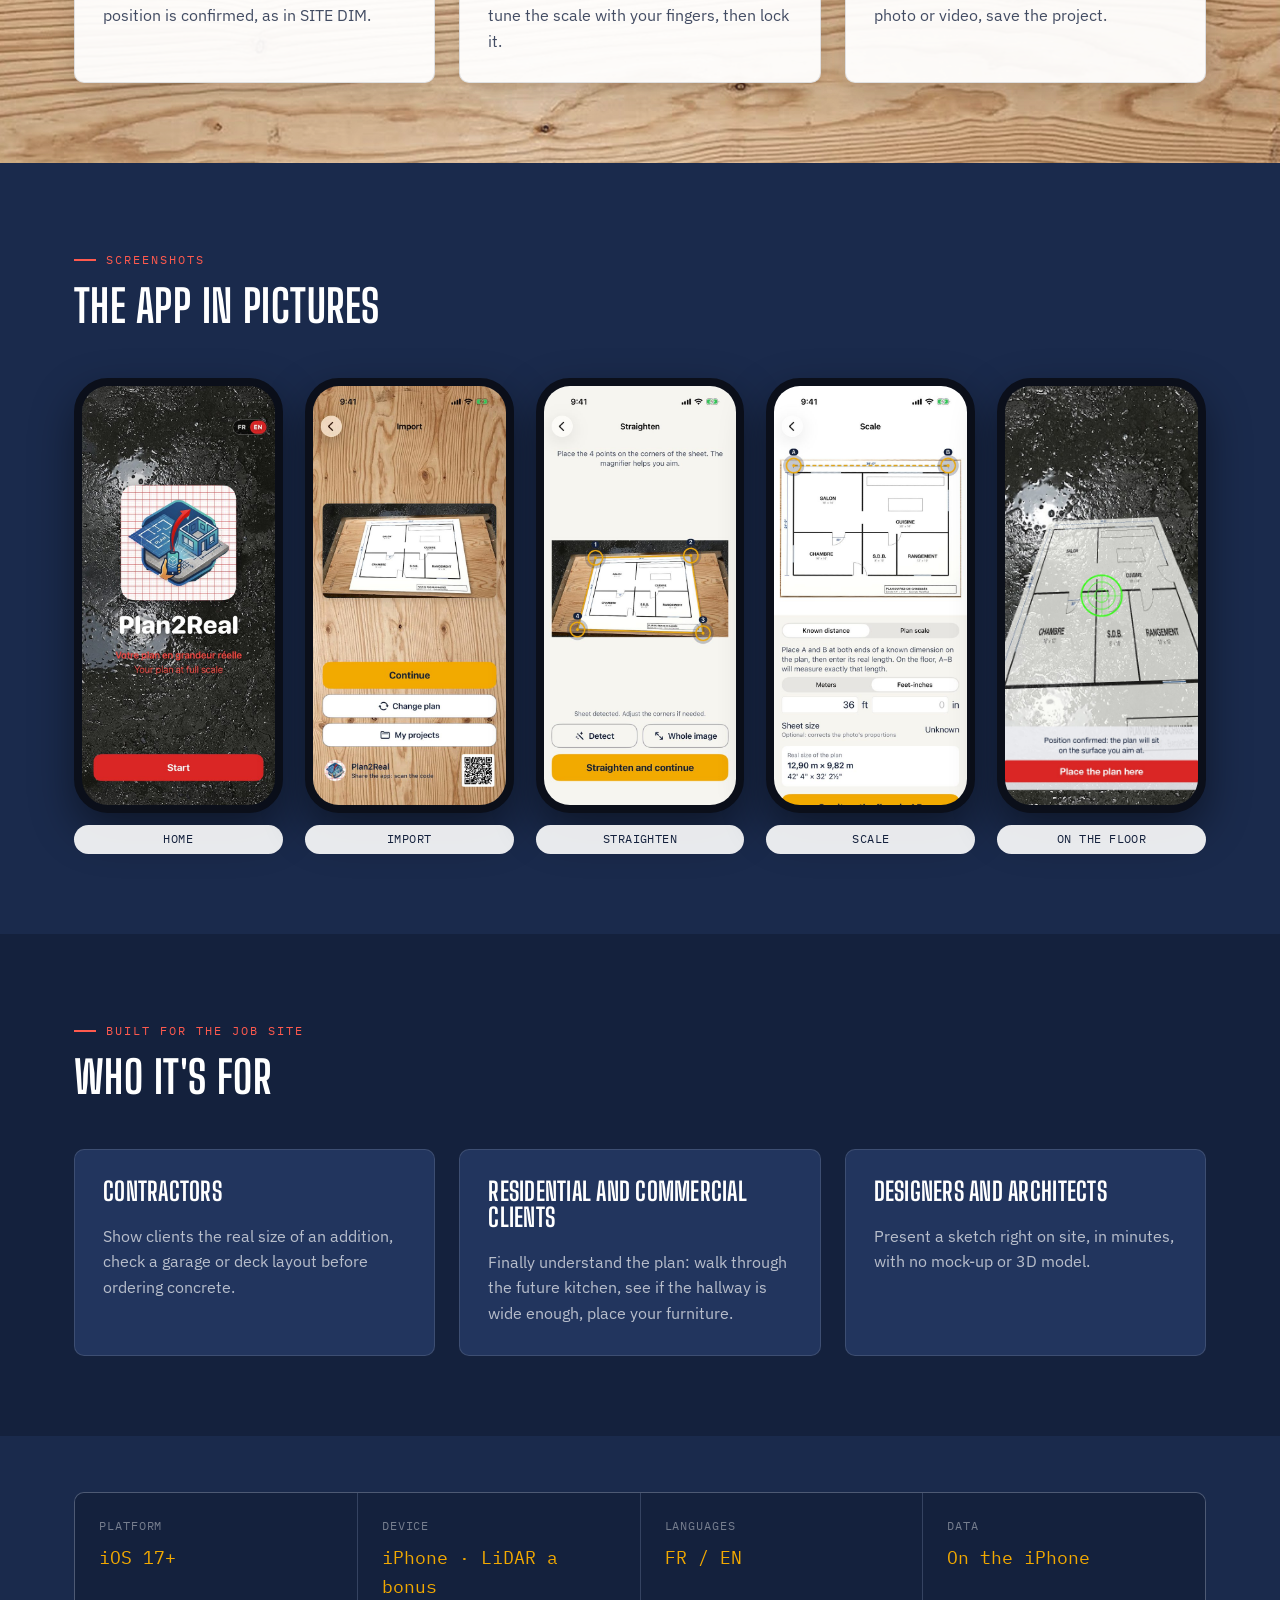
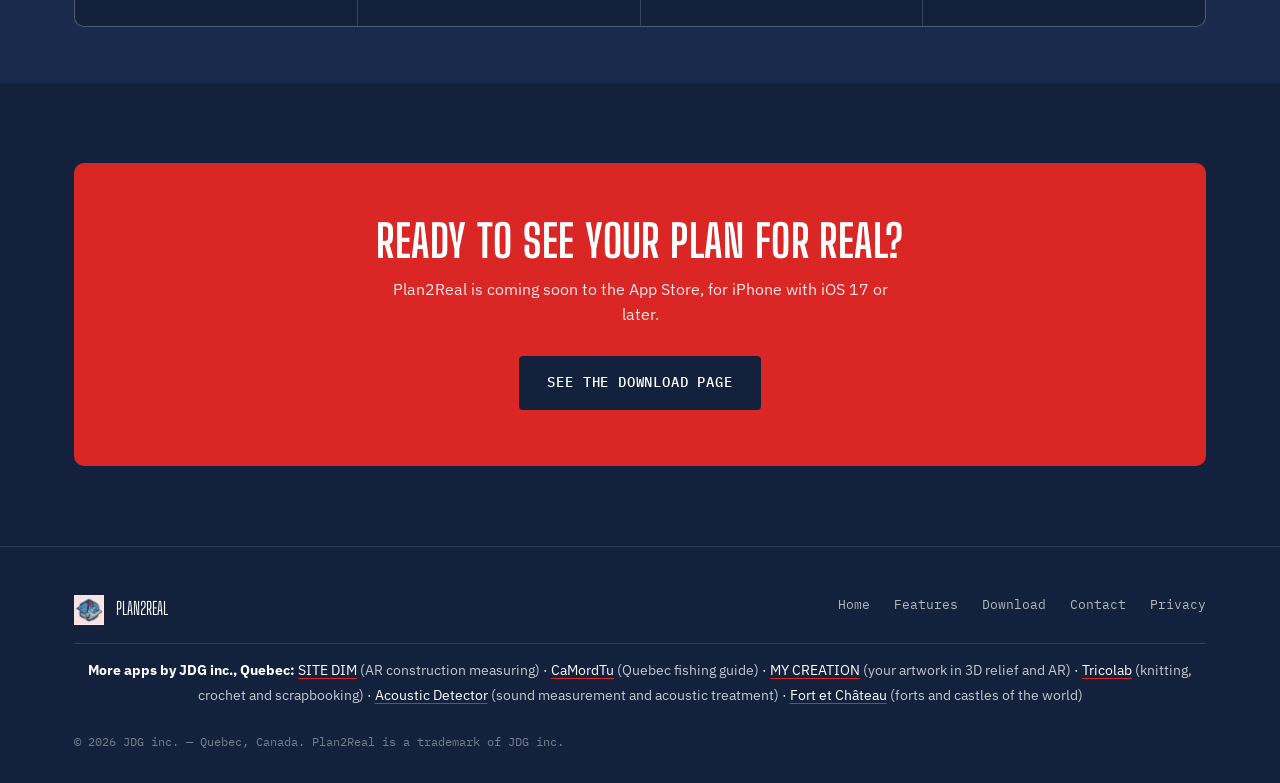
==== commit 7da2e118: "Plan2Real est sur l'App Store : boutons Télécharger avec le vrai lien (id6823348263) Co-Authored-By:" ====
--- a/en/index.html
+++ b/en/index.html
@@ -46,7 +46,8 @@
       "addressRegion": "Québec",
       "addressCountry": "CA"
     }
-  }
+  },
+  "installUrl": "https://apps.apple.com/ca/app/id6823348263?l=en-CA"
 }
 </script>
 <link rel="icon" href="../favicon.png">
@@ -79,7 +80,7 @@
       <p class="eyebrow">Paper plan · full scale · augmented reality</p>
       <h1>Walk through your plan before you build.</h1>
       <p class="lead">Plan2Real turns a photo of a paper plan into a plan laid on the floor, at full scale, with your iPhone's augmented reality. See the real size of rooms, hallways and doors in minutes, with no web portal and no drawing software.</p>
-      <div class="hero__actions"><span class="btn btn--soon">Coming soon to the App Store</span><a href="features.html" class="btn btn--outline">See the features</a></div>
+      <div class="hero__actions"><a href="https://apps.apple.com/ca/app/id6823348263?l=en-CA" class="btn btn--primary" target="_blank" rel="noopener">Download on the App Store</a><a href="features.html" class="btn btn--outline">See the features</a></div>
       <div class="hero__meta"><span><strong>iOS 17+</strong> required</span><span><strong>iPhone</strong> LiDAR a bonus</span><span><strong>FR / EN</strong> bilingual</span><span><strong>No</strong> account</span></div>
     </div>
     <div class="hero__visual">
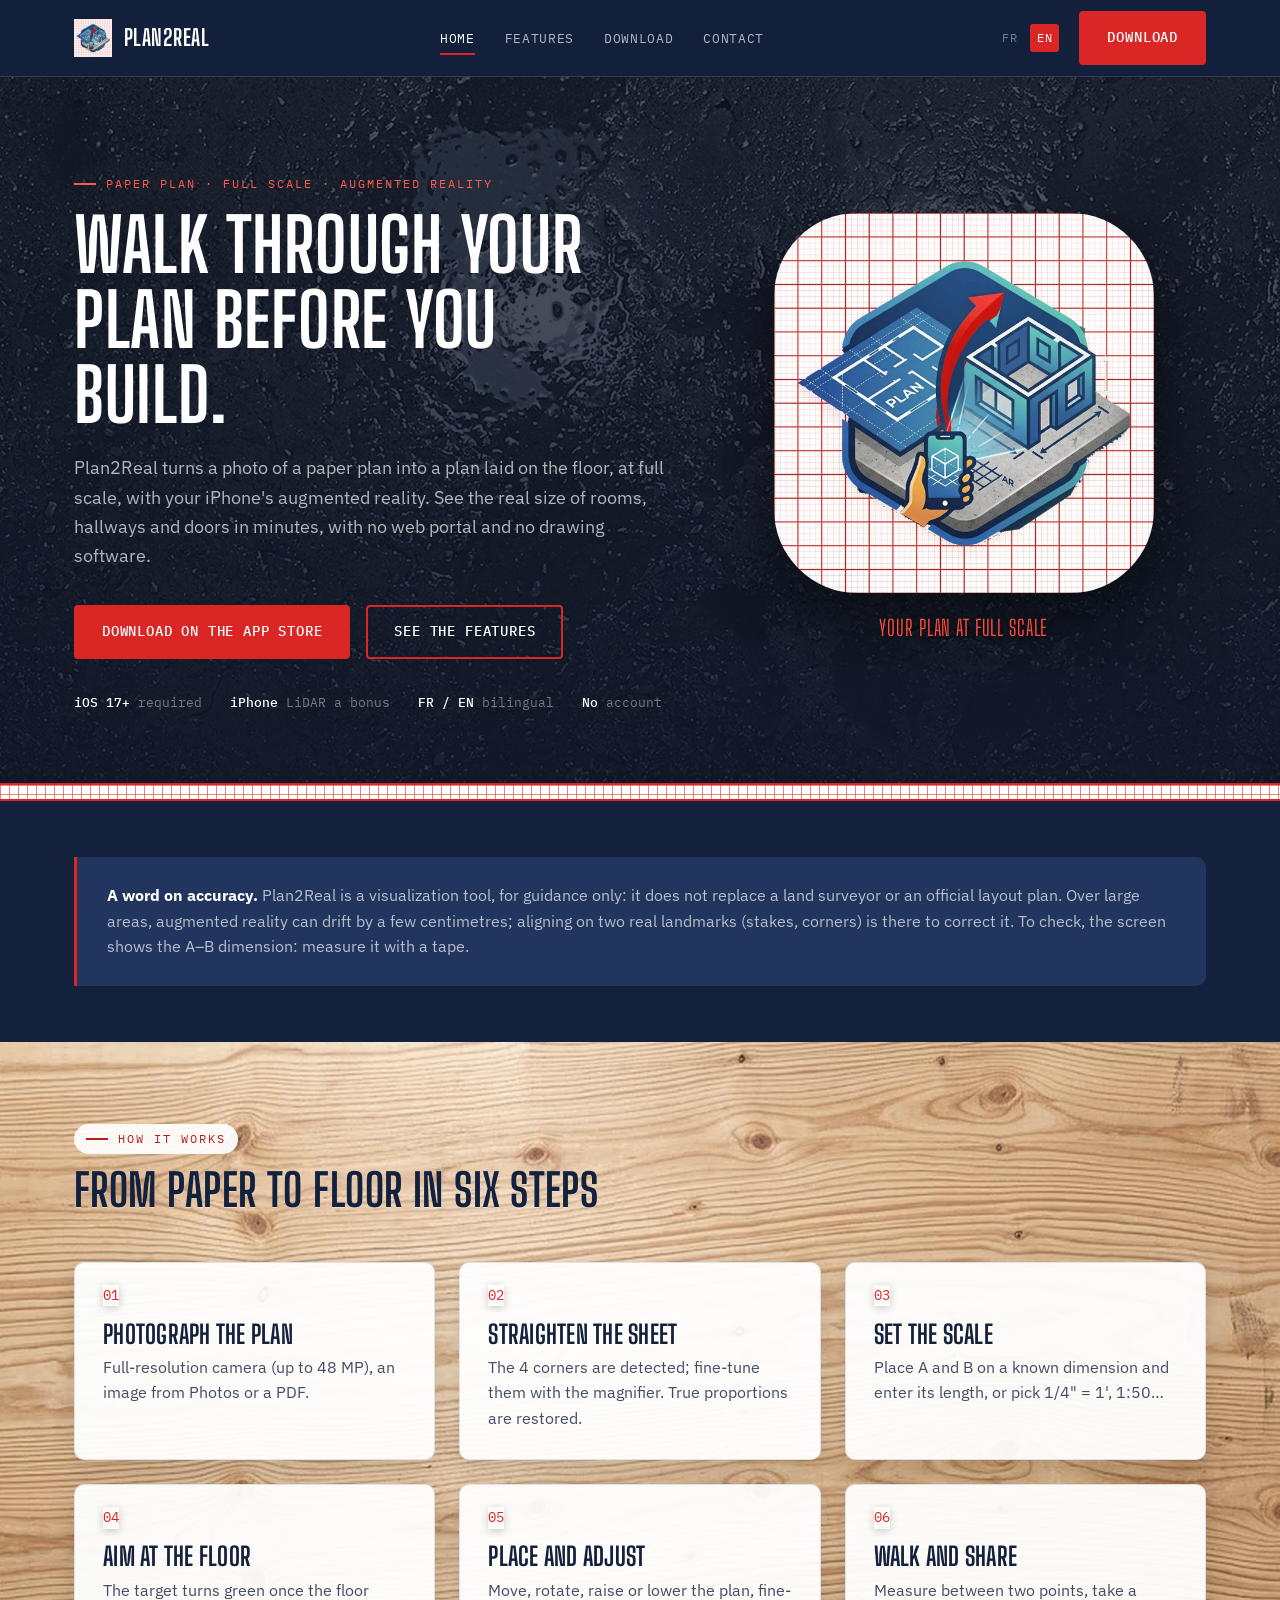
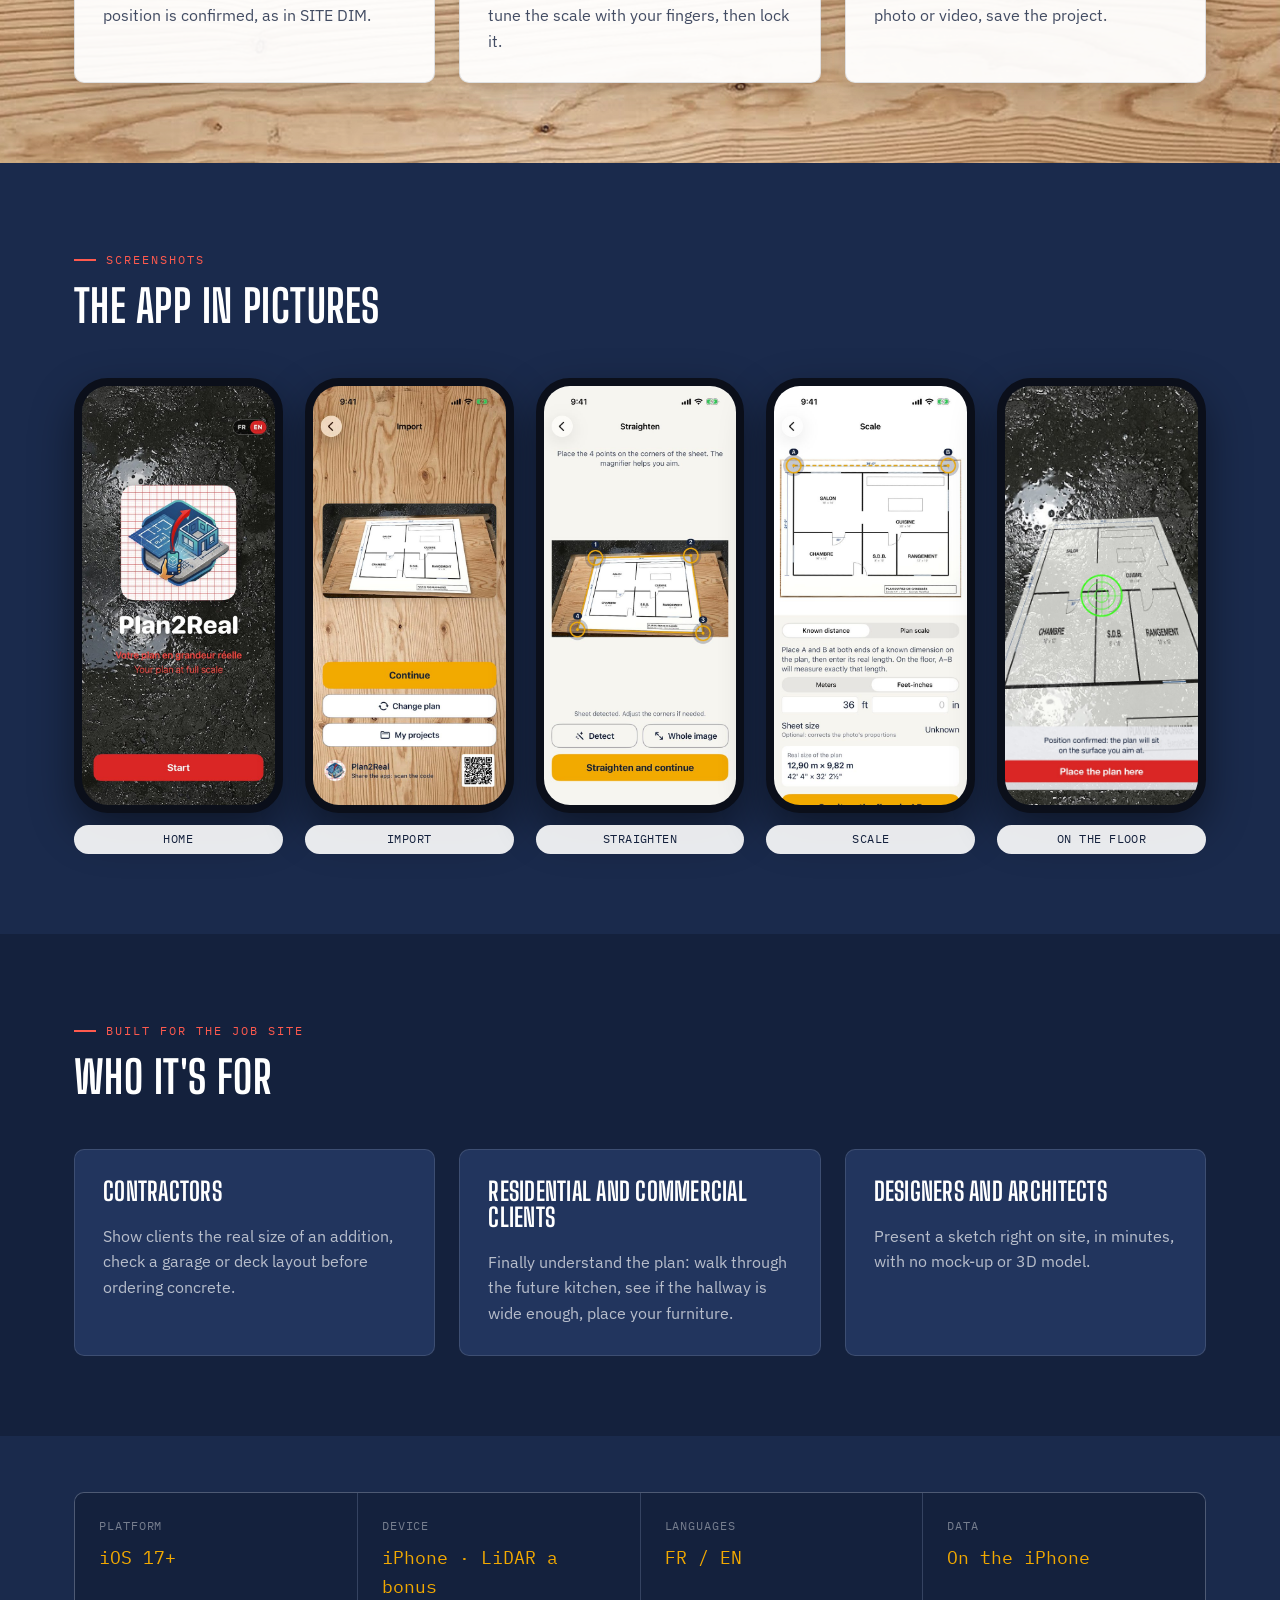
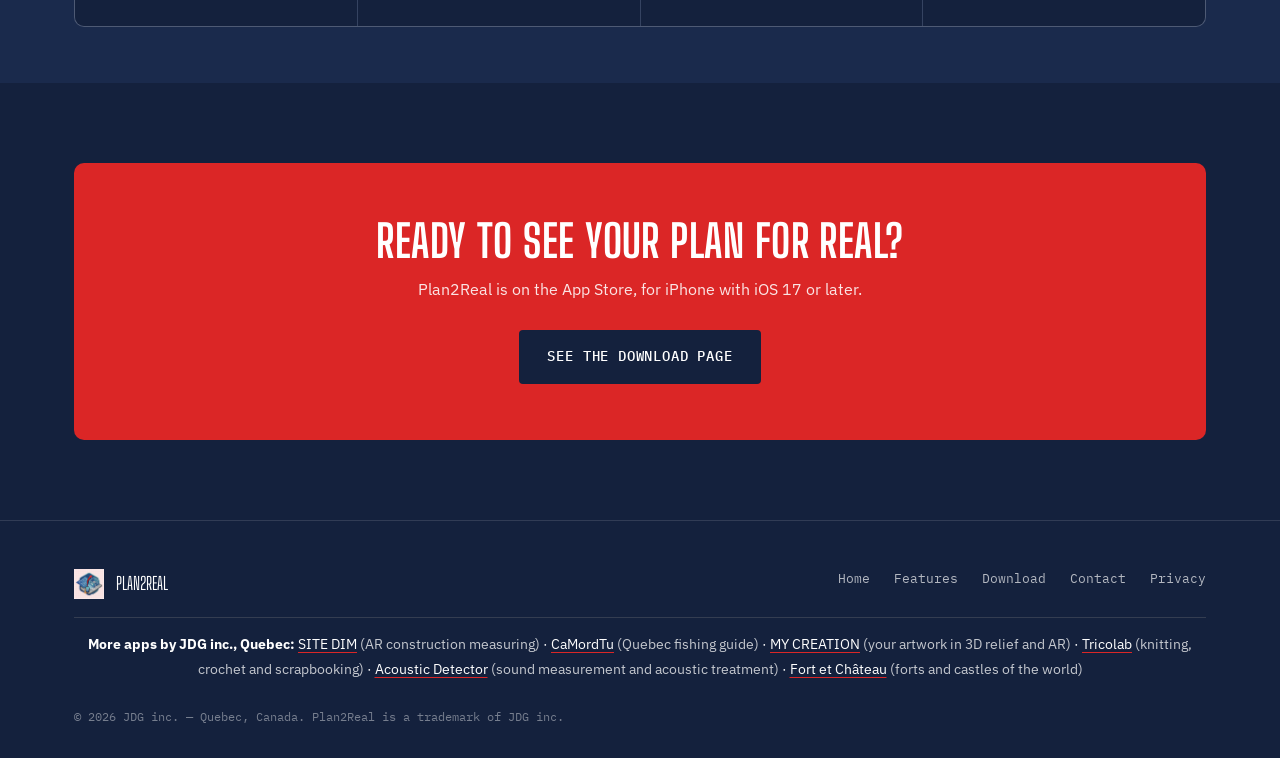
==== commit c1c72959: "Site : Plan2Real est sur l'App Store (plus de « bientôt » dans les textes) Co-Authored-By: Claude Op" ====
--- a/en/index.html
+++ b/en/index.html
@@ -138,7 +138,7 @@
   <div class="container">
     <div class="cta-band">
       <h2>Ready to see your plan for real?</h2>
-      <p>Plan2Real is coming soon to the App Store, for iPhone with iOS 17 or later.</p>
+      <p>Plan2Real is on the App Store, for iPhone with iOS 17 or later.</p>
       <a href="download.html" class="btn btn--primary">See the download page</a>
     </div>
   </div>
